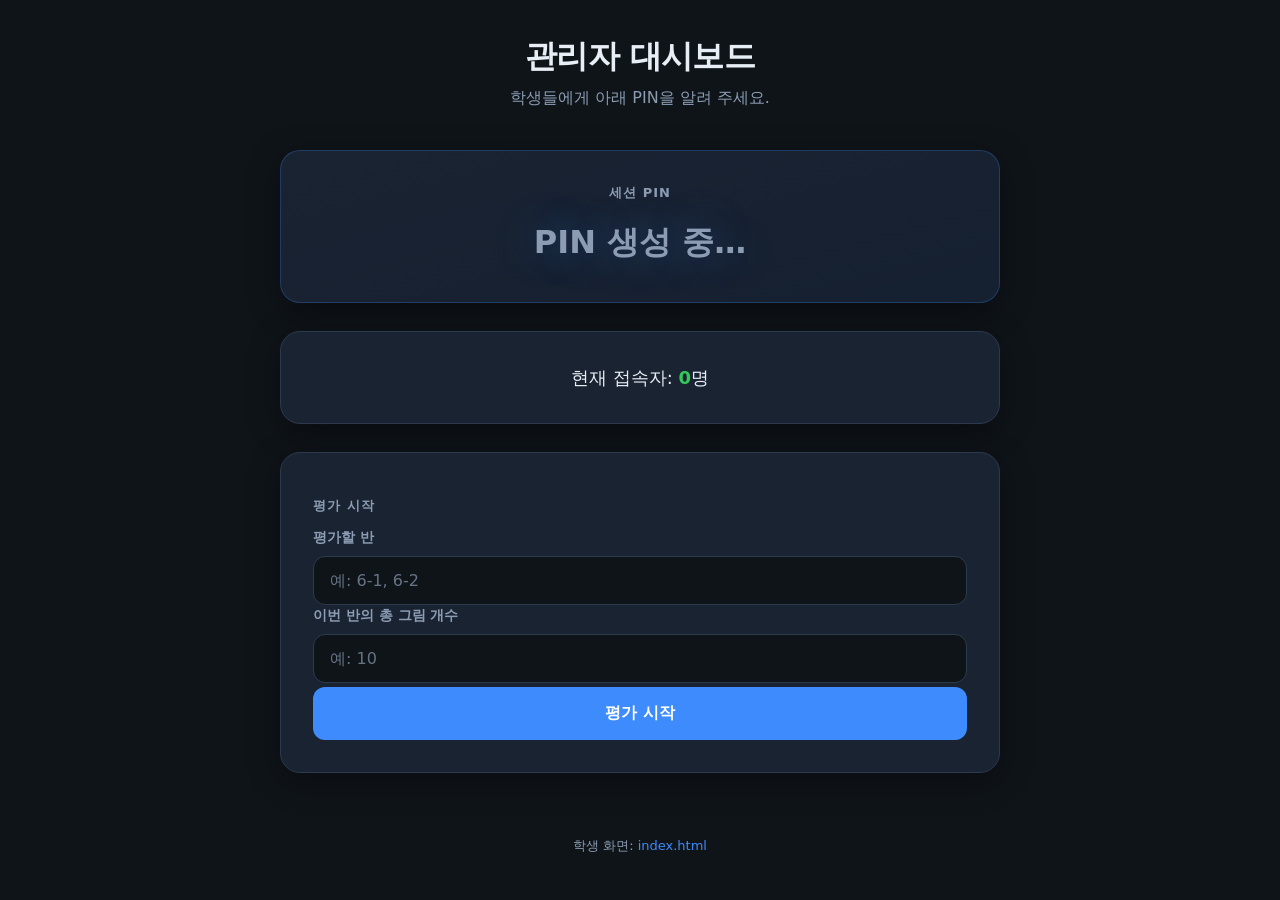
==== dashboard.html @ f30f8a6a "ver1" ====
<!DOCTYPE html>
<html lang="ko">
  <head>
    <meta charset="UTF-8" />
    <meta name="viewport" content="width=device-width, initial-scale=1.0" />
    <title>관리자 대시보드 · 실시간 그림 평가</title>
    <link rel="stylesheet" href="style.css" />
  </head>
  <body class="page page--dashboard">
    <header class="page__header">
      <h1 class="page__title">관리자 대시보드</h1>
      <p id="pageSubtitle" class="page__subtitle">
        학생들에게 아래 PIN을 알려 주세요.
      </p>
    </header>

    <main class="page__main">
      <div id="lobbyPanel" class="panel">
        <section class="card card--pin" aria-labelledby="pin-heading">
          <span id="pin-heading" class="card__label">세션 PIN</span>
          <p
            id="pinDisplay"
            class="pin-display pin-display--loading"
            aria-live="polite"
          >
            PIN 생성 중…
          </p>
        </section>

        <section class="card" aria-labelledby="users-heading">
          <h2 id="users-heading" class="visually-hidden">접속 현황</h2>
          <p class="stat-line stat-row__text">
            현재 접속자:
            <span id="userCount" class="stat-row__count">0</span>명
          </p>
        </section>

        <section class="card" aria-labelledby="eval-start-heading">
          <h2 id="eval-start-heading" class="card__label">평가 시작</h2>
          <div class="form-group">
            <label for="targetClassInput">평가할 반</label>
            <input
              id="targetClassInput"
              type="text"
              class="input"
              placeholder="예: 6-1, 6-2"
              maxlength="32"
              autocomplete="off"
            />
          </div>
          <div class="form-group">
            <label for="totalImagesInput">이번 반의 총 그림 개수</label>
            <input
              id="totalImagesInput"
              type="number"
              class="input"
              inputmode="numeric"
              min="1"
              step="1"
              placeholder="예: 10"
            />
          </div>
          <button type="button" id="startEvalBtn" class="btn">
            평가 시작
          </button>
        </section>
      </div>

      <div id="evalPanel" class="panel panel--hidden" hidden>
        <section class="card card--eval-preview" aria-labelledby="eval-img-heading">
          <h2 id="eval-img-heading" class="card__label">현재 평가 중인 이미지</h2>
          <div class="eval-image-wrap">
            <img
              id="adminEvalImage"
              class="eval-image"
              src=""
              alt="평가 중인 작품"
            />
          </div>
          <p
            id="adminSubmitStatus"
            class="eval-submit-stat"
            aria-live="polite"
          >
            0명 제출 / 전체 0명
          </p>
          <button type="button" id="forceNextImageBtn" class="btn btn--secondary">
            다음 이미지로 강제 이동
          </button>
        </section>
      </div>
    </main>

    <p class="footer-hint">
      학생 화면: <a href="index.html">index.html</a>
    </p>

    <script src="https://www.gstatic.com/firebasejs/10.14.1/firebase-app-compat.js"></script>
    <script src="https://www.gstatic.com/firebasejs/10.14.1/firebase-database-compat.js"></script>
    <script src="firebase-config.js"></script>
    <script src="admin.js"></script>
  </body>
</html>
---- style.css ----
/* --- CSS variables --- */
:root {
  --bg: #0f1419;
  --surface: #1a2332;
  --surface-hover: #243044;
  --border: #2d3a4d;
  --text: #e8eef5;
  --text-muted: #8b9cb3;
  --accent: #3d8bfd;
  --accent-hover: #5a9dff;
  --success: #34c759;
  --danger: #ff5c5c;
  --pin-glow: rgba(61, 139, 253, 0.35);
  --radius: 12px;
  --radius-lg: 20px;
  --shadow: 0 8px 32px rgba(0, 0, 0, 0.35);
  --font: "Pretendard", "Segoe UI", system-ui, -apple-system, sans-serif;
}

*,
*::before,
*::after {
  box-sizing: border-box;
}

html {
  font-size: 16px;
  -webkit-text-size-adjust: 100%;
}

body {
  margin: 0;
  min-height: 100vh;
  font-family: var(--font);
  background: var(--bg);
  color: var(--text);
  line-height: 1.5;
}

/* --- layout --- */
.page {
  min-height: 100vh;
  display: flex;
  flex-direction: column;
  padding: clamp(1rem, 4vw, 2rem);
}

.page__header {
  text-align: center;
  margin-bottom: clamp(1.5rem, 5vw, 2.5rem);
}

.page__title {
  margin: 0 0 0.35rem;
  font-size: clamp(1.5rem, 5vw, 2rem);
  font-weight: 700;
  letter-spacing: -0.02em;
}

.page__subtitle {
  margin: 0;
  font-size: clamp(0.875rem, 2.5vw, 1rem);
  color: var(--text-muted);
}

.page__main {
  flex: 1;
  width: 100%;
  max-width: 520px;
  margin: 0 auto;
  display: flex;
  flex-direction: column;
  gap: clamp(1.25rem, 4vw, 1.75rem);
}

/* --- cards --- */
.card {
  background: var(--surface);
  border: 1px solid var(--border);
  border-radius: var(--radius-lg);
  padding: clamp(1.25rem, 4vw, 2rem);
  box-shadow: var(--shadow);
}

.card--pin {
  text-align: center;
  background: linear-gradient(165deg, var(--surface) 0%, #152030 100%);
  border-color: rgba(61, 139, 253, 0.25);
}

.card__label {
  display: block;
  font-size: 0.8125rem;
  font-weight: 600;
  text-transform: uppercase;
  letter-spacing: 0.08em;
  color: var(--text-muted);
  margin-bottom: 0.75rem;
}

/* --- PIN display (dashboard) --- */
.pin-display {
  font-variant-numeric: tabular-nums;
  font-size: clamp(3rem, 12vw, 4.5rem);
  font-weight: 800;
  letter-spacing: 0.15em;
  color: var(--accent);
  text-shadow: 0 0 40px var(--pin-glow);
  margin: 0;
  padding: 0.25rem 0;
}

.pin-display--loading {
  color: var(--text-muted);
  font-size: clamp(1.5rem, 6vw, 2rem);
  letter-spacing: normal;
}

/* --- stats --- */
.stat-row {
  display: flex;
  align-items: center;
  justify-content: space-between;
  gap: 1rem;
  flex-wrap: wrap;
}

.stat-row__text {
  margin: 0;
  font-size: clamp(1rem, 3vw, 1.125rem);
}

.stat-row__count {
  font-weight: 700;
  font-variant-numeric: tabular-nums;
  color: var(--success);
}

.stat-line {
  margin: 0;
  width: 100%;
  text-align: center;
  font-size: clamp(1rem, 3vw, 1.125rem);
}

/* --- forms --- */
.form-group {
  display: flex;
  flex-direction: column;
  gap: 0.5rem;
}

.form-group label {
  font-size: 0.875rem;
  font-weight: 600;
  color: var(--text-muted);
}

.input {
  width: 100%;
  padding: 0.875rem 1rem;
  font-size: 1rem;
  font-family: inherit;
  color: var(--text);
  background: var(--bg);
  border: 1px solid var(--border);
  border-radius: var(--radius);
  transition: border-color 0.2s, box-shadow 0.2s;
}

.input:focus {
  outline: none;
  border-color: var(--accent);
  box-shadow: 0 0 0 3px rgba(61, 139, 253, 0.2);
}

.input::placeholder {
  color: var(--text-muted);
  opacity: 0.7;
}

.input--pin {
  font-variant-numeric: tabular-nums;
  letter-spacing: 0.2em;
  text-align: center;
  font-size: clamp(1.125rem, 4vw, 1.35rem);
}

.btn {
  display: inline-flex;
  align-items: center;
  justify-content: center;
  width: 100%;
  margin-top: 0.25rem;
  padding: 1rem 1.25rem;
  font-size: 1rem;
  font-weight: 600;
  font-family: inherit;
  color: #fff;
  background: var(--accent);
  border: none;
  border-radius: var(--radius);
  cursor: pointer;
  transition: background 0.2s, transform 0.1s;
  min-height: 48px;
}

.btn:hover {
  background: var(--accent-hover);
}

.btn:active {
  transform: scale(0.98);
}

.btn:disabled {
  opacity: 0.55;
  cursor: not-allowed;
  transform: none;
}

.btn--secondary {
  margin-top: 1rem;
  background: var(--surface-hover);
  color: var(--text);
  border: 1px solid var(--border);
}

.btn--secondary:hover {
  background: #2c3a50;
  color: var(--text);
}

.app-bootstrapping .page__header,
.app-bootstrapping .page__main,
.app-bootstrapping .footer-hint {
  visibility: hidden;
}

.app-ready .page__header,
.app-ready .page__main,
.app-ready .footer-hint {
  visibility: visible;
}

.card--wait {
  text-align: center;
}

.wait-panel-text {
  margin: 0;
  font-size: clamp(1rem, 3vw, 1.1rem);
  line-height: 1.55;
}

.card--finished {
  text-align: center;
  padding: clamp(2rem, 6vw, 3rem) clamp(1.25rem, 4vw, 2rem);
}

.finished-msg {
  margin: 0;
  font-size: clamp(1.25rem, 4vw, 1.5rem);
  font-weight: 700;
  color: var(--success);
}

.footer-hint {
  text-align: center;
  font-size: 0.8125rem;
  color: var(--text-muted);
  margin-top: auto;
  padding-top: 2rem;
}

.footer-hint a {
  color: var(--accent);
  text-decoration: none;
}

.footer-hint a:hover {
  text-decoration: underline;
}

/* --- dashboard wider layout --- */
.page--dashboard .page__main {
  max-width: 640px;
}

@media (min-width: 768px) {
  .page--dashboard .page__main {
    max-width: 720px;
  }
}

.visually-hidden {
  position: absolute;
  width: 1px;
  height: 1px;
  padding: 0;
  margin: -1px;
  overflow: hidden;
  clip: rect(0, 0, 0, 0);
  white-space: nowrap;
  border: 0;
}

.form-hint {
  margin: 0;
  font-size: 0.8125rem;
  font-weight: 400;
  text-transform: none;
  letter-spacing: normal;
  color: var(--text-muted);
}

/* --- panels (lobby / eval) --- */
.panel {
  display: flex;
  flex-direction: column;
  gap: clamp(1.25rem, 4vw, 1.75rem);
  width: 100%;
}

.panel--hidden {
  display: none !important;
}

/* --- evaluation UI --- */
.card--eval-preview,
.card--eval-student {
  padding-bottom: clamp(1.5rem, 4vw, 2rem);
}

.eval-image-wrap {
  border-radius: var(--radius);
  overflow: hidden;
  background: var(--bg);
  border: 1px solid var(--border);
  margin-bottom: clamp(1.25rem, 4vw, 1.75rem);
}

.eval-image {
  display: block;
  width: 100%;
  max-height: min(58vh, 520px);
  object-fit: contain;
  margin: 0 auto;
  background: #0a0e14;
}

.eval-submit-stat {
  margin: 0;
  text-align: center;
  font-size: clamp(1.05rem, 3.5vw, 1.25rem);
  font-weight: 600;
  font-variant-numeric: tabular-nums;
  color: var(--text);
}

.eval-slider-block {
  margin-bottom: 1rem;
}

.eval-slider-head {
  display: flex;
  align-items: baseline;
  justify-content: space-between;
  gap: 1rem;
  margin-bottom: 0.75rem;
}

.eval-slider-label {
  font-size: 1rem;
  font-weight: 600;
  color: var(--text-muted);
}

.eval-score-value {
  font-size: clamp(1.75rem, 6vw, 2.25rem);
  font-weight: 800;
  font-variant-numeric: tabular-nums;
  color: var(--accent);
  min-width: 2.5ch;
  text-align: right;
}

.eval-range {
  width: 100%;
  height: 3rem;
  margin: 0;
  padding: 0;
  cursor: pointer;
  accent-color: var(--accent);
  -webkit-tap-highlight-color: transparent;
}

.eval-range::-webkit-slider-thumb {
  -webkit-appearance: none;
  appearance: none;
  width: 2rem;
  height: 2rem;
  border-radius: 50%;
  background: var(--accent);
  border: 3px solid var(--text);
  box-shadow: 0 2px 10px rgba(0, 0, 0, 0.35);
  margin-top: -0.5rem;
}

.eval-range::-webkit-slider-runnable-track {
  height: 0.75rem;
  border-radius: 999px;
  background: var(--border);
}

.eval-range::-moz-range-thumb {
  width: 2rem;
  height: 2rem;
  border-radius: 50%;
  background: var(--accent);
  border: 3px solid var(--text);
  box-shadow: 0 2px 10px rgba(0, 0, 0, 0.35);
}

.eval-range::-moz-range-track {
  height: 0.75rem;
  border-radius: 999px;
  background: var(--border);
}

.btn--eval-submit {
  margin-top: 0.75rem;
  min-height: 3.25rem;
  font-size: clamp(1.05rem, 3vw, 1.15rem);
  padding: 1.125rem 1.25rem;
}

.eval-vote-msg {
  margin: 1rem 0 0;
  text-align: center;
  font-size: 1rem;
  font-weight: 600;
  color: var(--success);
  min-height: 1.5em;
}

@media (min-width: 768px) {
  .eval-image {
    max-height: min(62vh, 600px);
  }
}
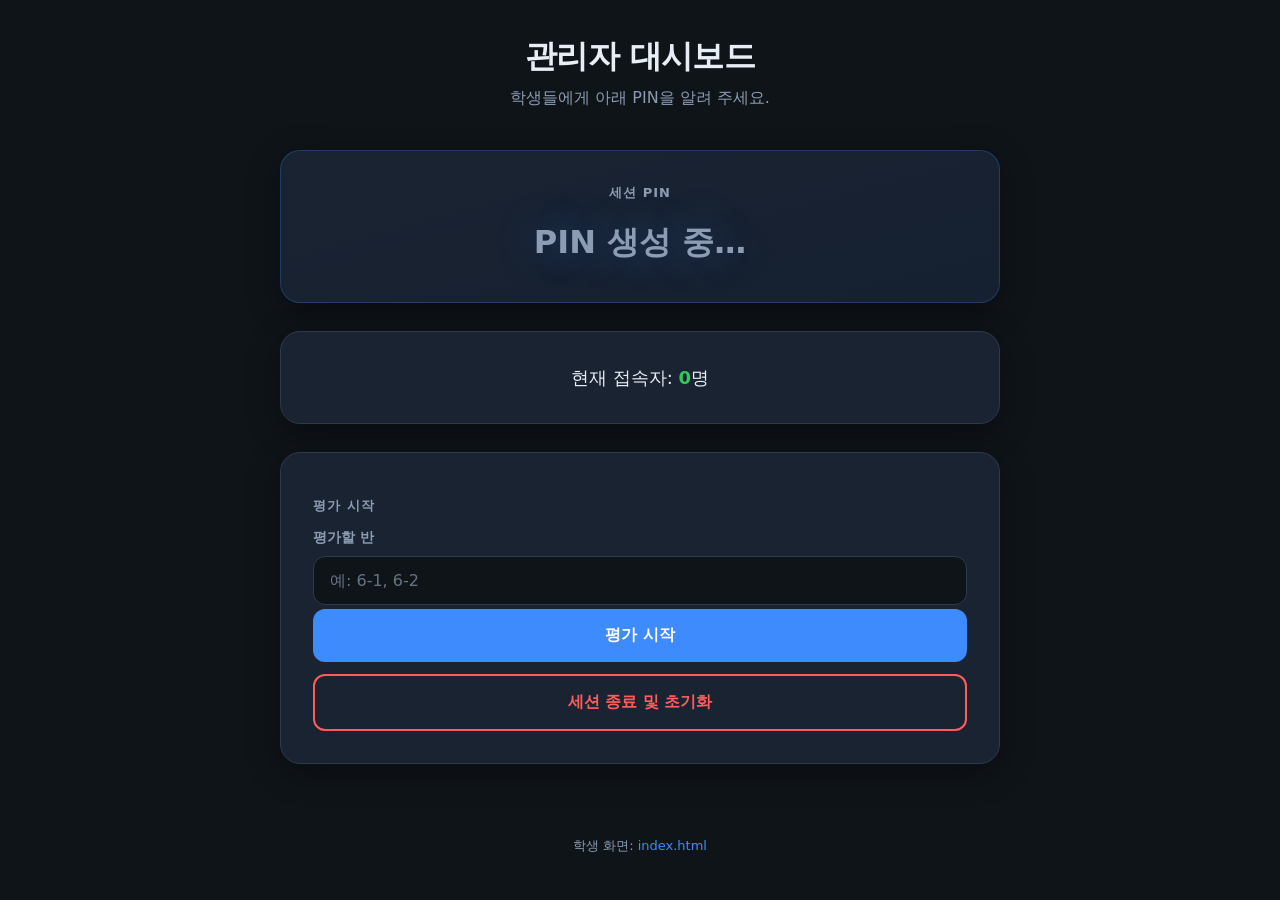
==== commit ffa254b5: "ver1.0" ====
--- a/dashboard.html
+++ b/dashboard.html
@@ -35,6 +35,25 @@
           </p>
         </section>
 
+        <section
+          id="scoresActionsSection"
+          class="card card--scores-actions"
+          hidden
+        >
+          <h2 class="card__label">평가 결과</h2>
+          <button type="button" id="showScoresBtn" class="btn" disabled>
+            평점 보기
+          </button>
+        </section>
+
+        <section id="scoresResultCard" class="card card--scores-result" hidden>
+          <h2 id="scoresResultHeading" class="card__label">평점 순위</h2>
+          <ul id="scoresRankingList" class="ranking-list"></ul>
+          <button type="button" id="downloadCsvBtn" class="btn btn--secondary">
+            결과 엑셀로 다운로드
+          </button>
+        </section>
+
         <section class="card" aria-labelledby="eval-start-heading">
           <h2 id="eval-start-heading" class="card__label">평가 시작</h2>
           <div class="form-group">
@@ -48,20 +67,11 @@
               autocomplete="off"
             />
           </div>
-          <div class="form-group">
-            <label for="totalImagesInput">이번 반의 총 그림 개수</label>
-            <input
-              id="totalImagesInput"
-              type="number"
-              class="input"
-              inputmode="numeric"
-              min="1"
-              step="1"
-              placeholder="예: 10"
-            />
-          </div>
           <button type="button" id="startEvalBtn" class="btn">
             평가 시작
+          </button>
+          <button type="button" id="resetSessionLobbyBtn" class="btn btn--danger btn--danger-outline">
+            세션 종료 및 초기화
           </button>
         </section>
       </div>
@@ -87,6 +97,9 @@
           <button type="button" id="forceNextImageBtn" class="btn btn--secondary">
             다음 이미지로 강제 이동
           </button>
+          <button type="button" id="resetSessionEvalBtn" class="btn btn--danger">
+            세션 종료 및 초기화
+          </button>
         </section>
       </div>
     </main>
@@ -95,6 +108,31 @@
       학생 화면: <a href="index.html">index.html</a>
     </p>
 
+    <div id="imageModal" class="modal" hidden aria-hidden="true">
+      <div id="imageModalBackdrop" class="modal__backdrop"></div>
+      <div
+        class="modal__dialog"
+        role="dialog"
+        aria-modal="true"
+        aria-labelledby="imageModalTitle"
+      >
+        <div class="modal__head">
+          <h2 id="imageModalTitle" class="modal__title">작품 미리보기</h2>
+          <button
+            type="button"
+            id="imageModalCloseBtn"
+            class="modal__close"
+            aria-label="닫기"
+          >
+            ×
+          </button>
+        </div>
+        <div class="modal__body">
+          <img id="imageModalImg" class="modal__img" src="" alt="" />
+        </div>
+      </div>
+    </div>
+
     <script src="https://www.gstatic.com/firebasejs/10.14.1/firebase-app-compat.js"></script>
     <script src="https://www.gstatic.com/firebasejs/10.14.1/firebase-database-compat.js"></script>
     <script src="firebase-config.js"></script>
--- a/style.css
+++ b/style.css
@@ -50,6 +50,48 @@
   margin-bottom: clamp(1.5rem, 5vw, 2.5rem);
 }
 
+.page__header--student .page__header-row {
+  display: flex;
+  align-items: flex-start;
+  justify-content: space-between;
+  gap: 1rem;
+  margin-bottom: 0.35rem;
+  text-align: left;
+}
+
+.page__header--student .page__title {
+  flex: 1;
+  min-width: 0;
+  margin-bottom: 0;
+}
+
+.page__header--student .page__subtitle {
+  text-align: center;
+}
+
+.btn-logout {
+  flex-shrink: 0;
+  margin: 0;
+  padding: 0.5rem 0.75rem;
+  min-height: 44px;
+  min-width: 5.5rem;
+  font-size: 0.875rem;
+  font-weight: 600;
+  font-family: inherit;
+  color: var(--text-muted);
+  background: transparent;
+  border: 1px solid var(--border);
+  border-radius: var(--radius);
+  cursor: pointer;
+  transition: color 0.2s, border-color 0.2s, background 0.2s;
+}
+
+.btn-logout:hover {
+  color: var(--text);
+  border-color: var(--text-muted);
+  background: var(--surface-hover);
+}
+
 .page__title {
   margin: 0 0 0.35rem;
   font-size: clamp(1.5rem, 5vw, 2rem);
@@ -229,6 +271,28 @@
 .btn--secondary:hover {
   background: #2c3a50;
   color: var(--text);
+}
+
+.btn--danger {
+  margin-top: 0.75rem;
+  background: var(--danger);
+  color: #fff;
+}
+
+.btn--danger:hover {
+  background: #e04a4a;
+  color: #fff;
+}
+
+.btn--danger-outline {
+  background: transparent;
+  color: var(--danger);
+  border: 2px solid var(--danger);
+}
+
+.btn--danger-outline:hover {
+  background: rgba(255, 92, 92, 0.12);
+  color: #ff8a8a;
 }
 
 .app-bootstrapping .page__header,
@@ -449,3 +513,147 @@
     max-height: min(62vh, 600px);
   }
 }
+
+/* --- 평점 결과 (관리자 4단계) --- */
+.card--scores-actions,
+.card--scores-result {
+  margin-top: 0;
+}
+
+.ranking-list {
+  list-style: none;
+  margin: 0 0 1.25rem;
+  padding: 0;
+  border: 1px solid var(--border);
+  border-radius: var(--radius);
+  overflow: hidden;
+  background: var(--bg);
+}
+
+.ranking-list__item {
+  padding: 0.95rem 1rem;
+  font-size: 1rem;
+  font-variant-numeric: tabular-nums;
+  border-bottom: 1px solid var(--border);
+  cursor: pointer;
+  transition: background 0.15s ease;
+}
+
+.ranking-list__item:last-child {
+  border-bottom: none;
+}
+
+.ranking-list__item:hover:not(.ranking-list__item--disabled) {
+  background: var(--surface-hover);
+}
+
+.ranking-list__item:focus-visible {
+  outline: 2px solid var(--accent);
+  outline-offset: -2px;
+}
+
+.ranking-list__item--disabled {
+  cursor: not-allowed;
+  opacity: 0.55;
+}
+
+.ranking-list__empty {
+  padding: 1.25rem 1rem;
+  text-align: center;
+  color: var(--text-muted);
+  font-size: 0.9375rem;
+}
+
+/* --- 이미지 모달 --- */
+.modal {
+  position: fixed;
+  inset: 0;
+  z-index: 2000;
+  display: none;
+  align-items: center;
+  justify-content: center;
+  padding: clamp(0.75rem, 3vw, 1.5rem);
+}
+
+.modal:not([hidden]) {
+  display: flex;
+}
+
+.modal__backdrop {
+  position: absolute;
+  inset: 0;
+  background: rgba(0, 0, 0, 0.62);
+  backdrop-filter: blur(2px);
+}
+
+.modal__dialog {
+  position: relative;
+  z-index: 1;
+  width: 100%;
+  max-width: min(920px, 100%);
+  max-height: min(92vh, 900px);
+  display: flex;
+  flex-direction: column;
+  background: var(--surface);
+  border: 1px solid var(--border);
+  border-radius: var(--radius-lg);
+  box-shadow: 0 24px 64px rgba(0, 0, 0, 0.5);
+  overflow: hidden;
+}
+
+.modal__head {
+  display: flex;
+  align-items: center;
+  justify-content: space-between;
+  gap: 0.75rem;
+  padding: 0.75rem 1rem;
+  border-bottom: 1px solid var(--border);
+  flex-shrink: 0;
+}
+
+.modal__title {
+  margin: 0;
+  font-size: 1rem;
+  font-weight: 600;
+}
+
+.modal__close {
+  flex-shrink: 0;
+  width: 2.5rem;
+  height: 2.5rem;
+  margin: 0;
+  padding: 0;
+  font-size: 1.5rem;
+  line-height: 1;
+  color: var(--text-muted);
+  background: transparent;
+  border: none;
+  border-radius: var(--radius);
+  cursor: pointer;
+  transition: color 0.15s, background 0.15s;
+}
+
+.modal__close:hover {
+  color: var(--text);
+  background: var(--surface-hover);
+}
+
+.modal__body {
+  padding: 1rem;
+  overflow: auto;
+  flex: 1;
+  min-height: 0;
+  display: flex;
+  align-items: center;
+  justify-content: center;
+  background: #0a0e14;
+}
+
+.modal__img {
+  display: block;
+  max-width: 100%;
+  max-height: min(78vh, 720px);
+  width: auto;
+  height: auto;
+  object-fit: contain;
+}
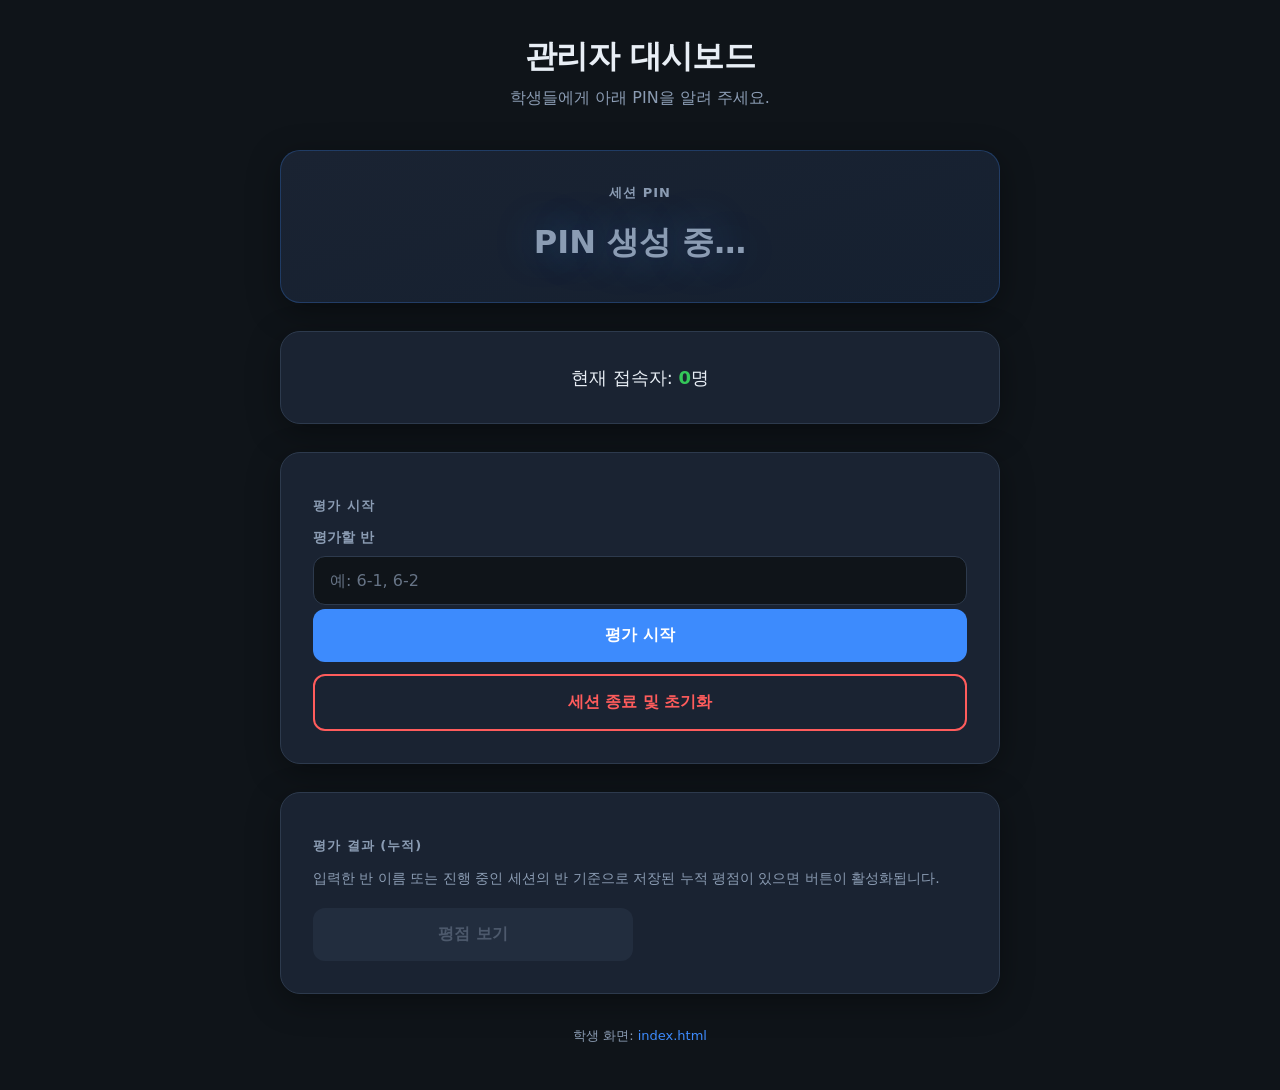
==== commit 798f2ca8: "valueimg1" ====
--- a/dashboard.html
+++ b/dashboard.html
@@ -35,25 +35,6 @@
           </p>
         </section>
 
-        <section
-          id="scoresActionsSection"
-          class="card card--scores-actions"
-          hidden
-        >
-          <h2 class="card__label">평가 결과</h2>
-          <button type="button" id="showScoresBtn" class="btn" disabled>
-            평점 보기
-          </button>
-        </section>
-
-        <section id="scoresResultCard" class="card card--scores-result" hidden>
-          <h2 id="scoresResultHeading" class="card__label">평점 순위</h2>
-          <ul id="scoresRankingList" class="ranking-list"></ul>
-          <button type="button" id="downloadCsvBtn" class="btn btn--secondary">
-            결과 엑셀로 다운로드
-          </button>
-        </section>
-
         <section class="card" aria-labelledby="eval-start-heading">
           <h2 id="eval-start-heading" class="card__label">평가 시작</h2>
           <div class="form-group">
@@ -79,7 +60,13 @@
       <div id="evalPanel" class="panel panel--hidden" hidden>
         <section class="card card--eval-preview" aria-labelledby="eval-img-heading">
           <h2 id="eval-img-heading" class="card__label">현재 평가 중인 이미지</h2>
-          <div class="eval-image-wrap">
+          <div class="eval-image-wrap eval-image-wrap--with-status">
+            <p
+              id="adminEvalImageStatus"
+              class="eval-image-status"
+              hidden
+              aria-live="polite"
+            ></p>
             <img
               id="adminEvalImage"
               class="eval-image"
@@ -87,21 +74,57 @@
               alt="평가 중인 작품"
             />
           </div>
-          <p
-            id="adminSubmitStatus"
-            class="eval-submit-stat"
-            aria-live="polite"
-          >
-            0명 제출 / 전체 0명
-          </p>
-          <button type="button" id="forceNextImageBtn" class="btn btn--secondary">
-            다음 이미지로 강제 이동
-          </button>
-          <button type="button" id="resetSessionEvalBtn" class="btn btn--danger">
-            세션 종료 및 초기화
-          </button>
+          <div class="eval-preview-actions">
+            <p
+              id="adminSubmitStatus"
+              class="eval-submit-stat"
+              aria-live="polite"
+            >
+              0명 제출 / 전체 0명
+            </p>
+            <div class="eval-preview-actions__buttons">
+              <button type="button" id="forceNextImageBtn" class="btn btn--secondary">
+                다음 이미지로 강제 이동
+              </button>
+              <button type="button" id="resetSessionEvalBtn" class="btn btn--danger">
+                세션 종료 및 초기화
+              </button>
+            </div>
+          </div>
         </section>
       </div>
+
+      <section id="scoresActionsSection" class="card card--scores-actions">
+        <h2 class="card__label">평가 결과 (누적)</h2>
+        <p class="scores-actions-hint">
+          입력한 반 이름 또는 진행 중인 세션의 반 기준으로 저장된 누적 평점이
+          있으면 버튼이 활성화됩니다.
+        </p>
+        <button
+          type="button"
+          id="showScoresBtn"
+          class="btn btn--scores"
+          disabled
+        >
+          평점 보기
+        </button>
+      </section>
+
+      <section id="scoresResultCard" class="card card--scores-result" hidden>
+        <h2 id="scoresResultHeading" class="card__label">평점 순위</h2>
+        <ul id="scoresRankingList" class="ranking-list"></ul>
+        <button type="button" id="downloadCsvBtn" class="btn btn--secondary" disabled>
+          결과 엑셀로 다운로드
+        </button>
+        <button
+          type="button"
+          id="clearEvalDataBtn"
+          class="btn btn--clear-eval-data"
+          disabled
+        >
+          해당 반 평가 데이터 초기화
+        </button>
+      </section>
     </main>
 
     <p class="footer-hint">
@@ -128,6 +151,12 @@
           </button>
         </div>
         <div class="modal__body">
+          <p
+            id="imageModalLoading"
+            class="modal__loading-msg"
+            hidden
+            aria-live="polite"
+          ></p>
           <img id="imageModalImg" class="modal__img" src="" alt="" />
         </div>
       </div>
--- a/style.css
+++ b/style.css
@@ -391,26 +391,411 @@
 }
 
 /* --- evaluation UI --- */
-.card--eval-preview,
-.card--eval-student {
+.card--eval-preview {
   padding-bottom: clamp(1.5rem, 4vw, 2rem);
+}
+
+body.page--eval-active {
+  overflow: hidden;
+}
+
+body.page--eval-active .page__main {
+  max-width: none;
+  margin: 0;
+  padding: 0;
+}
+
+body.page--eval-active .footer-hint {
+  display: none;
+}
+
+body.page--eval-active .page__header--student {
+  position: fixed;
+  top: 0;
+  left: 0;
+  right: 0;
+  z-index: 90;
+  margin-bottom: 0;
+  padding: calc(0.35rem + env(safe-area-inset-top, 0px)) 1rem 0.5rem;
+  text-align: left;
+  background: linear-gradient(
+    180deg,
+    rgba(15, 20, 25, 0.94) 0%,
+    rgba(15, 20, 25, 0.55) 55%,
+    transparent 100%
+  );
+  border: none;
+}
+
+body.page--eval-active .page__header--student .page__subtitle {
+  display: none;
+}
+
+body.page--eval-active .page__header--student .page__title {
+  font-size: clamp(0.95rem, 3vw, 1.1rem);
+}
+
+.panel--eval-fullscreen {
+  position: fixed;
+  inset: 0;
+  z-index: 40;
+  width: 100%;
+  max-width: none;
+  margin: 0;
+  padding: 0;
+  gap: 0;
+}
+
+.panel--eval-fullscreen:not([hidden]) {
+  display: flex;
+}
+
+.eval-hero {
+  position: relative;
+  flex: 1;
+  display: flex;
+  flex-direction: column;
+  min-height: 100dvh;
+  min-height: 100vh;
+  /* 작품 영역은 단색만 (비네트·그라데이션 제거로 이미지가 어둡게 보이지 않도록) */
+  background: #0f1419;
+}
+
+.eval-image-stage {
+  position: relative;
+  flex: 1;
+  display: flex;
+  align-items: center;
+  justify-content: center;
+  min-height: 0;
+  padding: calc(3.25rem + env(safe-area-inset-top, 0px)) 0.35rem
+    calc(5.25rem + env(safe-area-inset-bottom, 0px));
+  touch-action: none;
+}
+
+.eval-image-frame {
+  position: relative;
+  max-width: 100%;
+  max-height: 100%;
+  display: inline-flex;
+  align-items: center;
+  justify-content: center;
+  border-radius: var(--radius);
+  /* 그림 위에 눌러앉는 듯한 짙은 그림자 제거 */
+  box-shadow: none;
+}
+
+.eval-image-frame .eval-image-status {
+  position: absolute;
+  inset: 0;
+  z-index: 6;
+  display: flex;
+  align-items: center;
+  justify-content: center;
+  margin: 0;
+  padding: 0.75rem;
+  text-align: center;
+  font-size: 0.9375rem;
+  font-weight: 600;
+  line-height: 1.45;
+  color: #fff;
+  /* 로딩·오류 문구만 표시, 그림 위 어두운 막 없음 */
+  background: transparent;
+  text-shadow:
+    0 0 8px rgba(0, 0, 0, 0.85),
+    0 1px 2px rgba(0, 0, 0, 0.9);
+  border-radius: inherit;
+  pointer-events: none;
+}
+
+/* 메인 작품은 항상 원본 밝기(별도 opacity·filter 없음) */
+.eval-image--hero.eval-image--loading {
+  opacity: 1;
+  filter: none;
+}
+
+.eval-image {
+  display: block;
+  width: 100%;
+  max-height: min(58vh, 520px);
+  object-fit: contain;
+  margin: 0 auto;
+  background: transparent;
+}
+
+.eval-image--hero {
+  width: auto;
+  height: auto;
+  max-width: min(100vw - 0.75rem, 100%);
+  max-height: calc(100dvh - 7.25rem - env(safe-area-inset-top, 0px) - env(safe-area-inset-bottom, 0px));
+  max-height: calc(100vh - 7.25rem - env(safe-area-inset-top, 0px) - env(safe-area-inset-bottom, 0px));
+  object-fit: contain;
+  border-radius: var(--radius);
+  user-select: none;
+  -webkit-user-drag: none;
+  -webkit-touch-callout: none;
+  opacity: 1;
+  filter: none;
+}
+
+.img-zoom-lens {
+  position: absolute;
+  box-sizing: border-box;
+  border: 2px solid rgba(255, 255, 255, 0.92);
+  border-radius: 10px;
+  box-shadow:
+    0 0 0 1px rgba(0, 0, 0, 0.35),
+    0 8px 24px rgba(0, 0, 0, 0.35);
+  background: rgba(255, 255, 255, 0.04);
+  pointer-events: none;
+  opacity: 0;
+  transition: opacity 0.12s ease;
+  z-index: 2;
+}
+
+.eval-image-stage:hover .img-zoom-lens,
+.eval-image-stage.is-zoom-active .img-zoom-lens {
+  opacity: 1;
+}
+
+.img-zoom-result {
+  position: absolute;
+  top: calc(3.5rem + env(safe-area-inset-top, 0px));
+  right: max(0.5rem, env(safe-area-inset-right, 0px));
+  width: min(168px, 38vw);
+  height: min(168px, 38vw);
+  border-radius: 14px;
+  border: 1px solid rgba(255, 255, 255, 0.14);
+  background-color: #0a0e14;
+  background-repeat: no-repeat;
+  box-shadow:
+    0 16px 40px rgba(0, 0, 0, 0.45),
+    inset 0 0 0 1px rgba(255, 255, 255, 0.06);
+  pointer-events: none;
+  opacity: 0;
+  transition: opacity 0.18s ease;
+  z-index: 3;
+  overflow: hidden;
+}
+
+.eval-image-stage:hover .img-zoom-result,
+.eval-image-stage.is-zoom-active .img-zoom-result {
+  opacity: 1;
+}
+
+.eval-floating-dock {
+  position: absolute;
+  left: 0;
+  right: 0;
+  bottom: 0;
+  z-index: 10;
+  padding: 0 max(0.35rem, env(safe-area-inset-right, 0px)) calc(0.45rem + env(safe-area-inset-bottom, 0px)) max(0.35rem, env(safe-area-inset-left, 0px));
+  pointer-events: none;
+  touch-action: manipulation;
+}
+
+.eval-floating-dock__glass {
+  pointer-events: auto;
+  margin: 0 auto;
+  padding: 0.5rem 0.65rem 0.45rem;
+  border-radius: 999px;
+  /* 하단 조작부만 어두운 반투명으로 그림과 구분 */
+  background: rgba(0, 0, 0, 0.7);
+  border: 1px solid rgba(255, 255, 255, 0.1);
+  backdrop-filter: blur(5px);
+  -webkit-backdrop-filter: blur(5px);
+  box-shadow: 0 -6px 28px rgba(0, 0, 0, 0.35);
+}
+
+.eval-floating-dock__glass--bar {
+  max-width: min(720px, calc(100vw - 0.7rem));
+  width: 100%;
+}
+
+.eval-dock-toolbar {
+  display: flex;
+  flex-direction: row;
+  align-items: center;
+  gap: 0.65rem 0.85rem;
+  width: 100%;
+}
+
+.eval-dock-toolbar__meta {
+  display: flex;
+  flex-direction: column;
+  align-items: flex-start;
+  justify-content: center;
+  gap: 0.1rem;
+  flex: 0 0 auto;
+  min-width: 4.75rem;
+}
+
+.eval-dock-label {
+  margin: 0;
+  font-size: 0.6875rem;
+  font-weight: 600;
+  letter-spacing: 0.02em;
+  text-transform: uppercase;
+  color: var(--text-muted);
+  line-height: 1.2;
+  white-space: nowrap;
+}
+
+.eval-dock-score {
+  font-size: clamp(1.15rem, 4.2vw, 1.45rem);
+  font-weight: 800;
+  font-variant-numeric: tabular-nums;
+  color: var(--accent);
+  line-height: 1;
+}
+
+.eval-dock-toolbar__slider {
+  flex: 1 1 0;
+  min-width: 0;
+  display: flex;
+  align-items: center;
+}
+
+.eval-range--dock-bar {
+  width: 100%;
+  height: 2rem;
+  margin: 0;
+  padding: 0;
+}
+
+.eval-range--dock-bar::-webkit-slider-thumb {
+  width: 1.35rem;
+  height: 1.35rem;
+}
+
+.eval-range--dock-bar::-moz-range-thumb {
+  width: 1.35rem;
+  height: 1.35rem;
+}
+
+.btn--eval-submit--dock-bar {
+  flex: 0 0 auto;
+  width: auto;
+  min-width: 4.75rem;
+  max-width: 28%;
+  margin: 0;
+  min-height: 2.5rem;
+  padding: 0.5rem 1rem;
+  font-size: 0.875rem;
+  border-radius: 999px;
+}
+
+.eval-vote-msg--dock-bar {
+  margin: 0.35rem 0 0;
+  padding: 0 0.25rem;
+  text-align: center;
+  font-size: 0.75rem;
+  font-weight: 600;
+  color: var(--success);
+  min-height: 1.1em;
+  line-height: 1.25;
+}
+
+@media (max-width: 420px) {
+  .eval-dock-toolbar {
+    display: grid;
+    grid-template-columns: 1fr auto;
+    grid-template-rows: auto auto;
+    gap: 0.45rem 0.65rem;
+    align-items: center;
+  }
+
+  .eval-dock-toolbar__meta {
+    grid-column: 1;
+    grid-row: 1;
+    flex-direction: row;
+    align-items: baseline;
+    gap: 0.45rem;
+  }
+
+  .btn--eval-submit--dock-bar {
+    grid-column: 2;
+    grid-row: 1;
+    max-width: none;
+    justify-self: end;
+  }
+
+  .eval-dock-toolbar__slider {
+    grid-column: 1 / -1;
+    grid-row: 2;
+    min-width: 0;
+  }
 }
 
 .eval-image-wrap {
   border-radius: var(--radius);
   overflow: hidden;
-  background: var(--bg);
+  background: transparent;
   border: 1px solid var(--border);
   margin-bottom: clamp(1.25rem, 4vw, 1.75rem);
 }
 
-.eval-image {
+.eval-image-wrap--with-status {
+  position: relative;
+}
+
+.eval-image-wrap--with-status .eval-image-status {
+  position: absolute;
+  inset: 0;
+  z-index: 4;
+  display: flex;
+  align-items: center;
+  justify-content: center;
+  margin: 0;
+  padding: 0.75rem;
+  text-align: center;
+  font-size: 0.9375rem;
+  font-weight: 600;
+  line-height: 1.45;
+  color: #fff;
+  background: transparent;
+  text-shadow:
+    0 0 8px rgba(0, 0, 0, 0.85),
+    0 1px 2px rgba(0, 0, 0, 0.9);
+  pointer-events: none;
+}
+
+.card--eval-preview .eval-image {
   display: block;
   width: 100%;
-  max-height: min(58vh, 520px);
+  max-height: min(52vh, 480px);
   object-fit: contain;
   margin: 0 auto;
-  background: #0a0e14;
+  background: transparent;
+  opacity: 1;
+  filter: none;
+}
+
+.card--eval-preview .eval-image.eval-image--loading {
+  opacity: 1;
+  filter: none;
+}
+
+.eval-preview-actions {
+  margin-top: 0.25rem;
+  padding: 0.85rem 1rem 1rem;
+  border-radius: var(--radius);
+  background: rgba(0, 0, 0, 0.7);
+  backdrop-filter: blur(5px);
+  -webkit-backdrop-filter: blur(5px);
+  border: 1px solid rgba(255, 255, 255, 0.1);
+}
+
+.eval-preview-actions__buttons {
+  display: flex;
+  flex-wrap: wrap;
+  gap: 0.65rem;
+  justify-content: center;
+  margin-top: 0.65rem;
+}
+
+.eval-preview-actions .eval-submit-stat {
+  color: var(--text);
 }
 
 .eval-submit-stat {
@@ -512,12 +897,105 @@
   .eval-image {
     max-height: min(62vh, 600px);
   }
+
+  .eval-image--hero {
+    max-height: calc(100dvh - 6.75rem - env(safe-area-inset-top, 0px) - env(safe-area-inset-bottom, 0px));
+    max-height: calc(100vh - 6.75rem - env(safe-area-inset-top, 0px) - env(safe-area-inset-bottom, 0px));
+  }
+
+  .img-zoom-result {
+    width: min(200px, 32vw);
+    height: min(200px, 32vw);
+  }
 }
 
 /* --- 평점 결과 (관리자 4단계) --- */
 .card--scores-actions,
 .card--scores-result {
   margin-top: 0;
+}
+
+.scores-actions-hint {
+  margin: 0 0 1rem;
+  font-size: 0.875rem;
+  line-height: 1.45;
+  color: var(--text-muted);
+}
+
+.btn--scores {
+  width: 100%;
+  max-width: 20rem;
+  transition:
+    background 0.2s ease,
+    color 0.2s ease,
+    border-color 0.2s ease,
+    box-shadow 0.2s ease,
+    opacity 0.2s ease,
+    transform 0.15s ease;
+}
+
+.btn--scores:disabled {
+  cursor: not-allowed;
+  opacity: 0.45;
+  background: var(--border);
+  color: var(--text-muted);
+  border-color: transparent;
+  box-shadow: none;
+  transform: none;
+}
+
+.btn--scores.btn--scores-ready:not(:disabled) {
+  cursor: pointer;
+  opacity: 1;
+  font-weight: 700;
+  border-color: var(--accent);
+  background: linear-gradient(
+    165deg,
+    color-mix(in srgb, var(--accent) 22%, var(--bg)),
+    color-mix(in srgb, var(--accent) 8%, var(--surface))
+  );
+  color: var(--text);
+  box-shadow:
+    0 0 0 1px color-mix(in srgb, var(--accent) 35%, transparent),
+    0 6px 20px color-mix(in srgb, var(--accent) 25%, transparent);
+}
+
+.btn--scores.btn--scores-ready:not(:disabled):hover {
+  filter: brightness(1.04);
+}
+
+.btn--scores.btn--scores-ready:not(:disabled):active {
+  transform: translateY(1px);
+}
+
+.btn--clear-eval-data {
+  margin-top: 0.75rem;
+  width: 100%;
+  max-width: 20rem;
+  background-color: #ff4d4d;
+  color: #fff;
+  border: 1px solid #e63939;
+  font-weight: 600;
+  transition:
+    background 0.15s ease,
+    opacity 0.15s ease,
+    transform 0.12s ease;
+}
+
+.btn--clear-eval-data:not(:disabled):hover {
+  background-color: #ff6666;
+}
+
+.btn--clear-eval-data:not(:disabled):active {
+  transform: translateY(1px);
+}
+
+.btn--clear-eval-data:disabled {
+  cursor: not-allowed;
+  opacity: 0.42;
+  background-color: #5c3a3a;
+  color: rgba(255, 255, 255, 0.55);
+  border-color: var(--border);
 }
 
 .ranking-list {
@@ -589,13 +1067,13 @@
 .modal__dialog {
   position: relative;
   z-index: 1;
-  width: 100%;
-  max-width: min(920px, 100%);
-  max-height: min(92vh, 900px);
+  width: min(96vw, 1400px);
+  max-width: 96vw;
+  max-height: min(94vh, 960px);
   display: flex;
   flex-direction: column;
   background: var(--surface);
-  border: 1px solid var(--border);
+  border: 1px solid rgba(255, 255, 255, 0.1);
   border-radius: var(--radius-lg);
   box-shadow: 0 24px 64px rgba(0, 0, 0, 0.5);
   overflow: hidden;
@@ -639,21 +1117,39 @@
 }
 
 .modal__body {
-  padding: 1rem;
+  padding: clamp(0.5rem, 2vw, 1rem);
   overflow: auto;
   flex: 1;
   min-height: 0;
   display: flex;
+  flex-direction: column;
   align-items: center;
   justify-content: center;
-  background: #0a0e14;
+  gap: 0.75rem;
+  background: radial-gradient(ellipse at center, #141c28 0%, #0a0e14 70%);
+}
+
+.modal__loading-msg {
+  margin: 0;
+  max-width: 28rem;
+  text-align: center;
+  font-size: 0.9375rem;
+  font-weight: 600;
+  line-height: 1.45;
+  color: var(--text-muted);
+}
+
+.modal__loading-msg:not([hidden]) {
+  color: var(--text);
 }
 
 .modal__img {
   display: block;
-  max-width: 100%;
-  max-height: min(78vh, 720px);
-  width: auto;
+  width: min(96vw, 100%);
+  max-width: 96vw;
+  max-height: min(86vh, 900px);
   height: auto;
   object-fit: contain;
-}
+  border-radius: var(--radius);
+  box-shadow: 0 12px 48px rgba(0, 0, 0, 0.4);
+}
